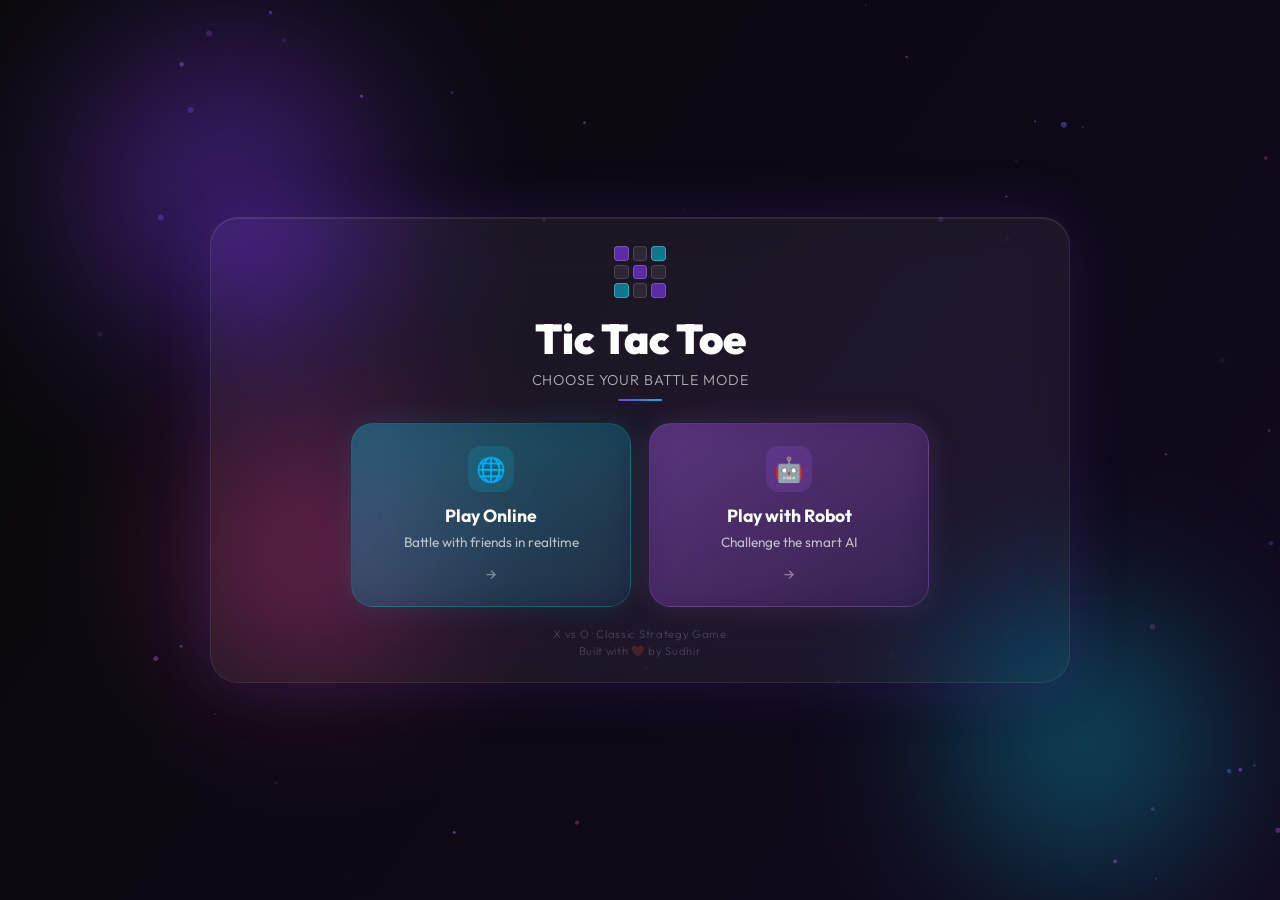
==== index.html @ 9108d0c7 "Add files via upload" ====
<!DOCTYPE html>
<html lang="en">
<head>
  <meta charset="UTF-8" />
  <meta name="viewport" content="width=device-width, initial-scale=1.0"/>
  <title>Tic Tac Toe</title>
  <link rel="stylesheet" href="style.css" />
</head>
<body>
  <div class="ttt-root">
    <canvas id="bgCanvas"></canvas>

    <div class="bg-blob blob1"></div>
    <div class="bg-blob blob2"></div>
    <div class="bg-blob blob3"></div>

    <div class="home-container">

      <!-- Grid Icon -->
      <div class="grid-icon">
        <span class="x"></span><span></span><span class="o"></span>
        <span></span><span class="x"></span><span></span>
        <span class="o"></span><span></span><span class="x"></span>
      </div>

      <h1>Tic Tac Toe</h1>
      <p class="tagline">Choose your battle mode</p>
      <div class="divider"></div>

      <div class="mode-cards">
        <a href="online.html" class="mode-card online-card">
          <div class="card-icon">🌐</div>
          <h2>Play Online</h2>
          <p>Battle with friends in realtime</p>
          <span class="card-arrow">→</span>
        </a>

        <a href="robot.html" class="mode-card robot-card">
          <div class="card-icon">🤖</div>
          <h2>Play with Robot</h2>
          <p>Challenge the smart AI</p>
          <span class="card-arrow">→</span>
        </a>
      </div>

      <!-- Footer -->
      <div class="footer-wrap">
        <p class="footer-note">X vs O · Classic Strategy Game</p>
        <p class="footer-credit">Built with <span class="heart">❤️</span> by Sudhir</p>
      </div>

    </div>
  </div>

  <script>
    const canvas = document.getElementById("bgCanvas");
    const ctx = canvas.getContext("2d");

    function resize() {
      canvas.width = window.innerWidth;
      canvas.height = window.innerHeight;
    }
    resize();
    window.addEventListener("resize", resize);

    const particles = Array.from({ length: 70 }, () => ({
      x: Math.random() * canvas.width,
      y: Math.random() * canvas.height,
      r: Math.random() * 2.5 + 0.5,
      speedX: (Math.random() - 0.5) * 0.4,
      speedY: (Math.random() - 0.5) * 0.4,
      opacity: Math.random() * 0.4 + 0.08,
      hue: Math.random() * 80 + 220
    }));

    function drawBackground() {
      const w = canvas.width;
      const h = canvas.height;
      const grad = ctx.createLinearGradient(0, 0, w, h);
      grad.addColorStop(0, "#090909");
      grad.addColorStop(1, "#12091f");
      ctx.fillStyle = grad;
      ctx.fillRect(0, 0, w, h);
    }

    function drawParticles() {
      particles.forEach(p => {
        p.x += p.speedX;
        p.y += p.speedY;
        if (p.x < 0) p.x = canvas.width;
        if (p.x > canvas.width) p.x = 0;
        if (p.y < 0) p.y = canvas.height;
        if (p.y > canvas.height) p.y = 0;
        ctx.beginPath();
        ctx.arc(p.x, p.y, p.r, 0, Math.PI * 2);
        ctx.fillStyle = `hsla(${p.hue}, 100%, 70%, ${p.opacity})`;
        ctx.fill();
      });
    }

    function animate() {
      drawBackground();
      drawParticles();
      requestAnimationFrame(animate);
    }
    animate();
  </script>
</body>
</html>
---- style.css ----
@import url('https://fonts.googleapis.com/css2?family=Outfit:wght@300;400;600;700;900&display=swap');

* {
  margin: 0;
  padding: 0;
  box-sizing: border-box;
}

html, body {
  height: 100%;
  font-family: 'Outfit', sans-serif;
  background: #090909;
  overflow: hidden;
}

.ttt-root {
  height: 100vh;
  display: flex;
  justify-content: center;
  align-items: center;
  overflow: hidden;
  position: relative;
  padding: 16px 20px;
}

#bgCanvas {
  position: absolute;
  inset: 0;
  width: 100%;
  height: 100%;
  z-index: 0;
}

.bg-blob {
  position: absolute;
  border-radius: 50%;
  filter: blur(90px);
  opacity: 0.45;
  animation: floatDream 18s ease-in-out infinite alternate;
  pointer-events: none;
  z-index: 1;
}

.blob1 { width: 300px; height: 300px; background: #7c3aed; top: 4%; left: 6%; }
.blob2 { width: 240px; height: 240px; background: #06b6d4; bottom: 4%; right: 6%; animation-duration: 22s; }
.blob3 { width: 200px; height: 200px; background: #ec4899; top: 50%; left: 16%; animation-duration: 16s; }

@keyframes floatDream {
  0%   { transform: translate(0,0) scale(1); }
  50%  { transform: translate(40px,-30px) scale(1.08); }
  100% { transform: translate(-30px,40px) scale(0.95); }
}

.home-container {
  width: 90%;
  max-width: 860px;
  text-align: center;
  color: white;
  padding: 28px 44px 24px;
  border-radius: 28px;
  background: rgba(255,255,255,0.06);
  backdrop-filter: blur(22px) saturate(160%);
  border: 1px solid rgba(255,255,255,0.08);
  box-shadow: 0 0 60px rgba(124,58,237,0.18),
              inset 0 1px 0 rgba(255,255,255,0.08);
  z-index: 5;
  position: relative;
}

/* ── Grid Icon ── */
.grid-icon {
  display: grid;
  grid-template-columns: repeat(3, 1fr);
  gap: 4px;
  width: 52px;
  height: 52px;
  margin: 0 auto 14px;
}

.grid-icon span {
  border-radius: 4px;
  border: 1px solid rgba(255,255,255,0.12);
  background: rgba(255,255,255,0.08);
}

.grid-icon span.x {
  background: rgba(124, 58, 237, 0.65);
  border-color: rgba(167, 139, 250, 0.4);
}

.grid-icon span.o {
  background: rgba(6, 182, 212, 0.6);
  border-color: rgba(103, 232, 249, 0.4);
}

/* ── Headings ── */
h1 {
  font-size: clamp(1.6rem, 3.5vw, 2.6rem);
  font-weight: 900;
  margin-bottom: 6px;
}

.tagline {
  color: rgba(255,255,255,0.65);
  margin-bottom: 10px;
  font-size: 0.9rem;
  font-weight: 300;
  letter-spacing: 0.06em;
  text-transform: uppercase;
}

.divider {
  width: 44px;
  height: 2px;
  background: linear-gradient(90deg, #7c3aed, #06b6d4);
  border-radius: 2px;
  margin: 0 auto 22px;
}

/* ── Cards ── */
.mode-cards {
  display: flex;
  gap: 18px;
  justify-content: center;
  flex-wrap: nowrap;
}

.mode-card {
  flex: 1 1 0;
  max-width: 280px;
  padding: 22px;
  border-radius: 22px;
  text-decoration: none;
  color: white;
  backdrop-filter: blur(18px);
  transition: 0.32s ease;
  position: relative;
  overflow: hidden;
}

.mode-card:hover {
  transform: translateY(-6px) scale(1.03);
  box-shadow: 0 20px 50px rgba(0,0,0,0.35);
}

.online-card {
  background: linear-gradient(145deg,
    rgba(6, 182, 212, 0.38),
    rgba(8, 80, 120, 0.24));
  border: 1px solid rgba(34, 211, 238, 0.18);
  box-shadow: 0 0 30px rgba(34, 211, 238, 0.12);
}

.robot-card {
  background: linear-gradient(145deg,
    rgba(168, 85, 247, 0.38),
    rgba(90, 30, 140, 0.24));
  border: 1px solid rgba(192, 132, 252, 0.18);
  box-shadow: 0 0 30px rgba(192, 132, 252, 0.14);
}

.card-icon {
  width: 46px;
  height: 46px;
  border-radius: 13px;
  display: flex;
  align-items: center;
  justify-content: center;
  margin: 0 auto 12px;
  font-size: 1.5rem;
}

.online-card .card-icon { background: rgba(6, 182, 212, 0.18); }
.robot-card  .card-icon { background: rgba(168, 85, 247, 0.18); }

.mode-card h2 {
  font-size: 1.1rem;
  font-weight: 700;
  margin-bottom: 6px;
}

.mode-card p {
  font-size: 0.85rem;
  color: rgba(255,255,255,0.68);
  line-height: 1.4;
}

.card-arrow {
  display: inline-block;
  margin-top: 12px;
  font-size: 1rem;
  opacity: 0.4;
  transition: opacity 0.2s, transform 0.2s;
}

.mode-card:hover .card-arrow {
  opacity: 0.9;
  transform: translateX(4px);
}

/* ── Footer ── */
.footer-wrap {
  margin-top: 20px;
  display: flex;
  flex-direction: column;
  align-items: center;
  gap: 3px;
}

.footer-note {
  font-size: 0.7rem;
  color: rgba(255,255,255,0.2);
  letter-spacing: 0.06em;
  font-weight: 300;
}

.footer-credit {
  font-size: 0.7rem;
  color: rgba(255,255,255,0.2);
  letter-spacing: 0.06em;
  font-weight: 300;
}

.heart {
  display: inline-block;
  animation: heartbeat 1.4s ease-in-out infinite;
  font-size: 0.7rem;
}

@keyframes heartbeat {
  0%,100% { transform: scale(1); }
  14%      { transform: scale(1.35); }
  28%      { transform: scale(1); }
  42%      { transform: scale(1.2); }
  56%      { transform: scale(1); }
}

/* ── Tablet (portrait) ── */
@media (max-width: 768px) {
  .home-container {
    padding: 32px 28px 28px;
    border-radius: 26px;
  }

  .mode-cards {
    flex-wrap: wrap;
    gap: 16px;
  }

  .mode-card {
    flex: 1 1 200px;
    max-width: 100%;
  }
}

/* ── Phone ── */
@media (max-width: 580px) {
  html, body {
    overflow-y: auto;   /* allow scroll on small phones */
  }

  .ttt-root {
    height: auto;
    min-height: 100vh;
    padding: 30px 16px;
    align-items: flex-start;
    padding-top: 40px;
  }

  .home-container {
    padding: 32px 20px 28px;
    border-radius: 24px;
    width: 100%;
  }

  .grid-icon {
    width: 48px;
    height: 48px;
    margin: 0 auto 12px;
  }

  h1 {
    font-size: clamp(1.8rem, 8vw, 2.2rem);
    margin-bottom: 8px;
  }

  .tagline {
    font-size: 0.8rem;
    margin-bottom: 10px;
  }

  .divider {
    margin: 0 auto 20px;
  }

  .mode-cards {
    flex-direction: column;
    align-items: center;
    gap: 14px;
    flex-wrap: wrap;
  }

  .mode-card {
    width: 100%;
    max-width: 100%;
    flex: unset;
    padding: 22px 20px;
  }

  .footer-wrap {
    margin-top: 24px;
  }

  .blob1 { width: 200px; height: 200px; }
  .blob2 { width: 160px; height: 160px; }
  .blob3 { width: 140px; height: 140px; }
}
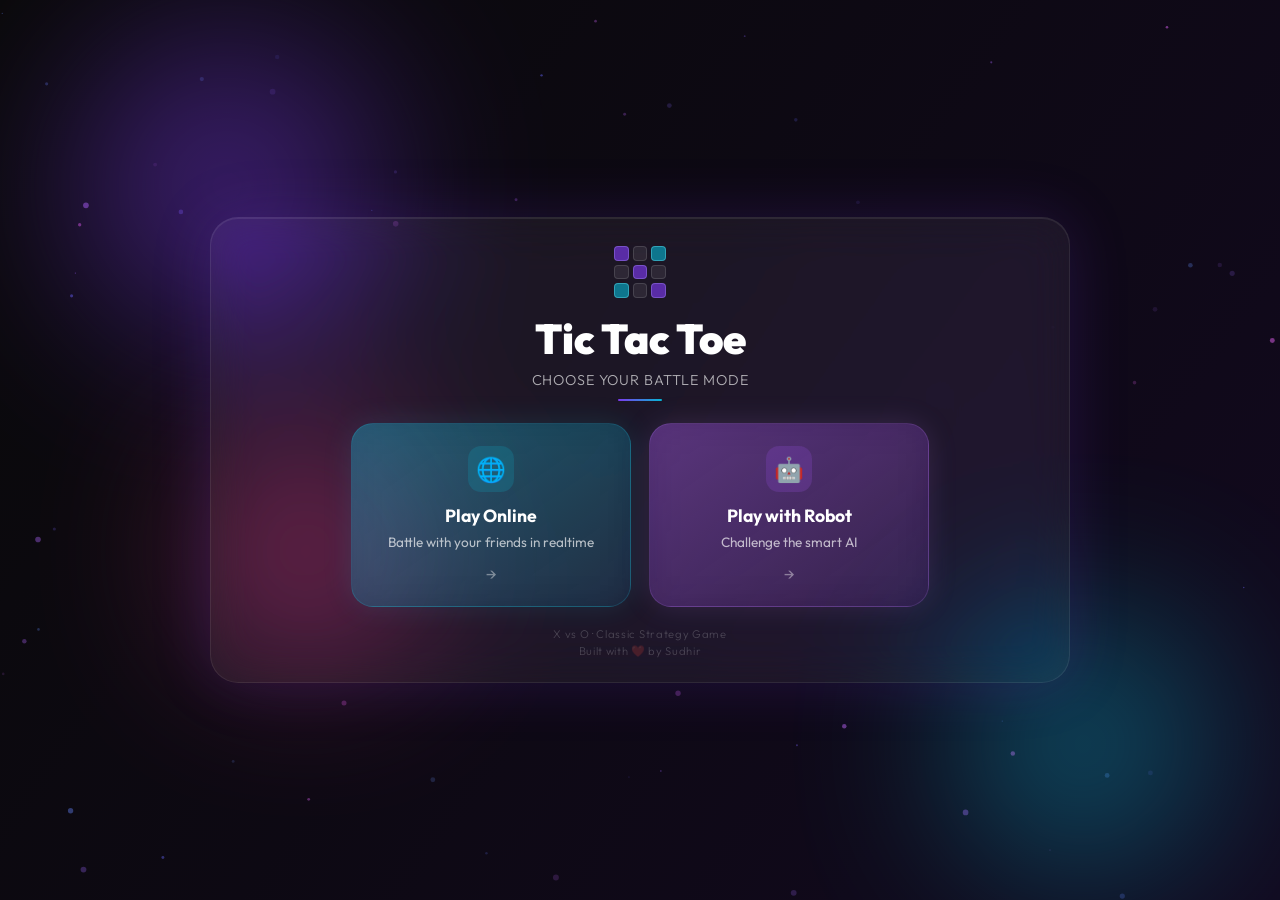
==== commit b86b9f2b: "Update index.html" ====
--- a/index.html
+++ b/index.html
@@ -31,7 +31,7 @@
         <a href="online.html" class="mode-card online-card">
           <div class="card-icon">🌐</div>
           <h2>Play Online</h2>
-          <p>Battle with friends in realtime</p>
+          <p>Battle with your friends in realtime</p>
           <span class="card-arrow">→</span>
         </a>
 
@@ -106,4 +106,4 @@
     animate();
   </script>
 </body>
-</html>+</html>
